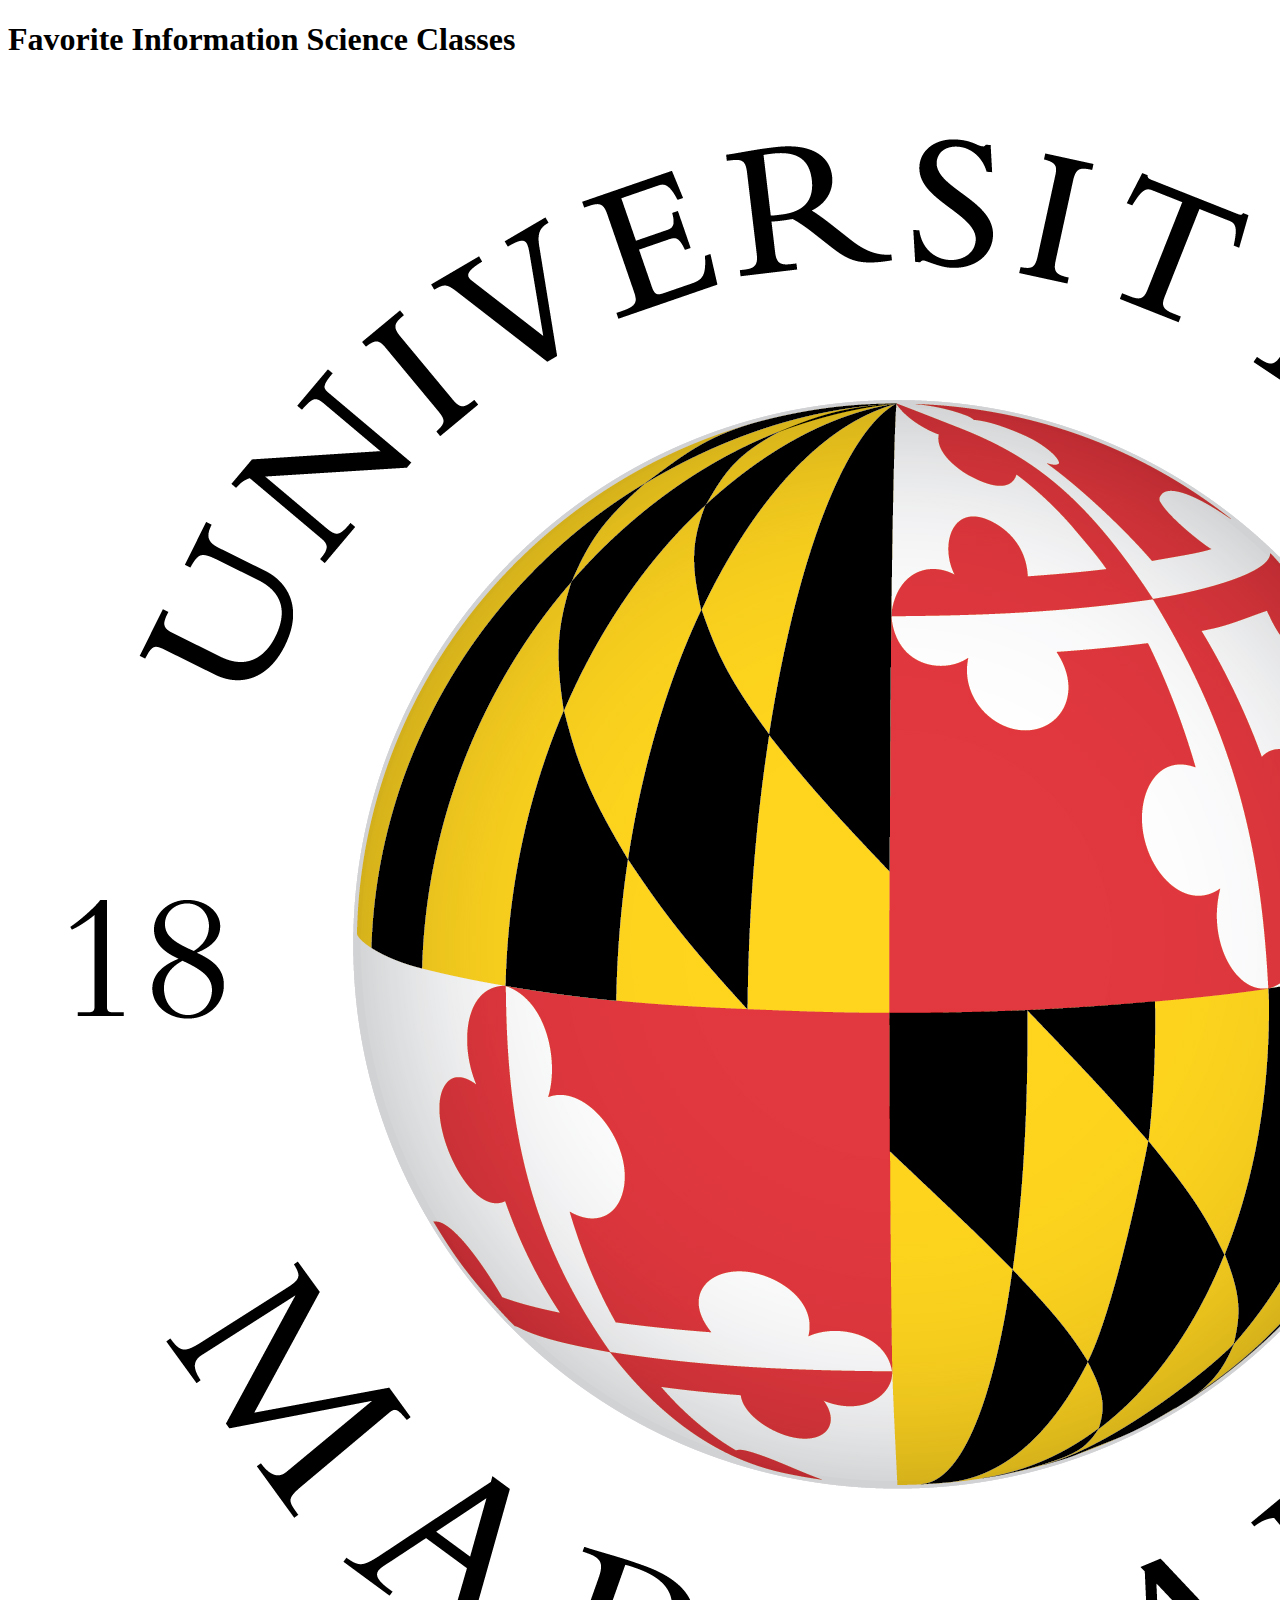
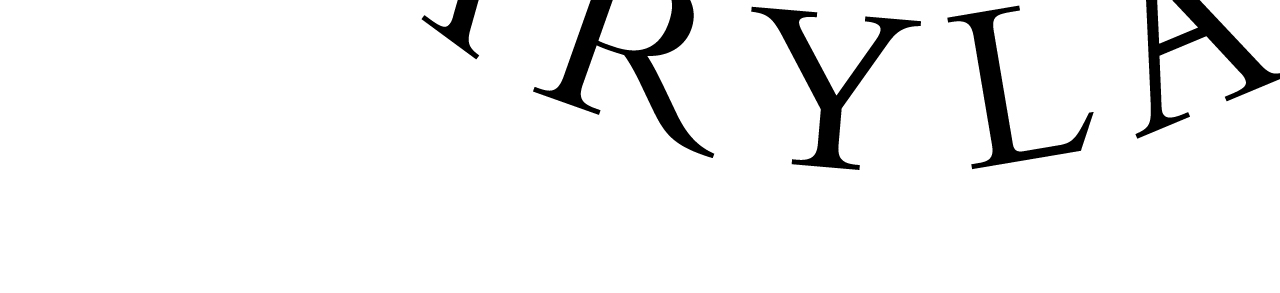
==== public/asst-1/index.html @ 6503754d "Changed Testudo to UMD Logo" ====
<!DOCTYPE html>
<html lang="en">
  <head>
    <meta charset="utf-8">
    <title>INST 377 Assignment 1</title>
    <link rel = "stylesheet" href = "styles.css">
  </head>
  <body>
      <div class = "header">
          <h1>Favorite Information Science Classes</h1>
          <img src = "umdlogo.jpg" alt = "UMD Logo">
      </div>



  </body>
---- public/asst-1/styles.css ----
.header{}
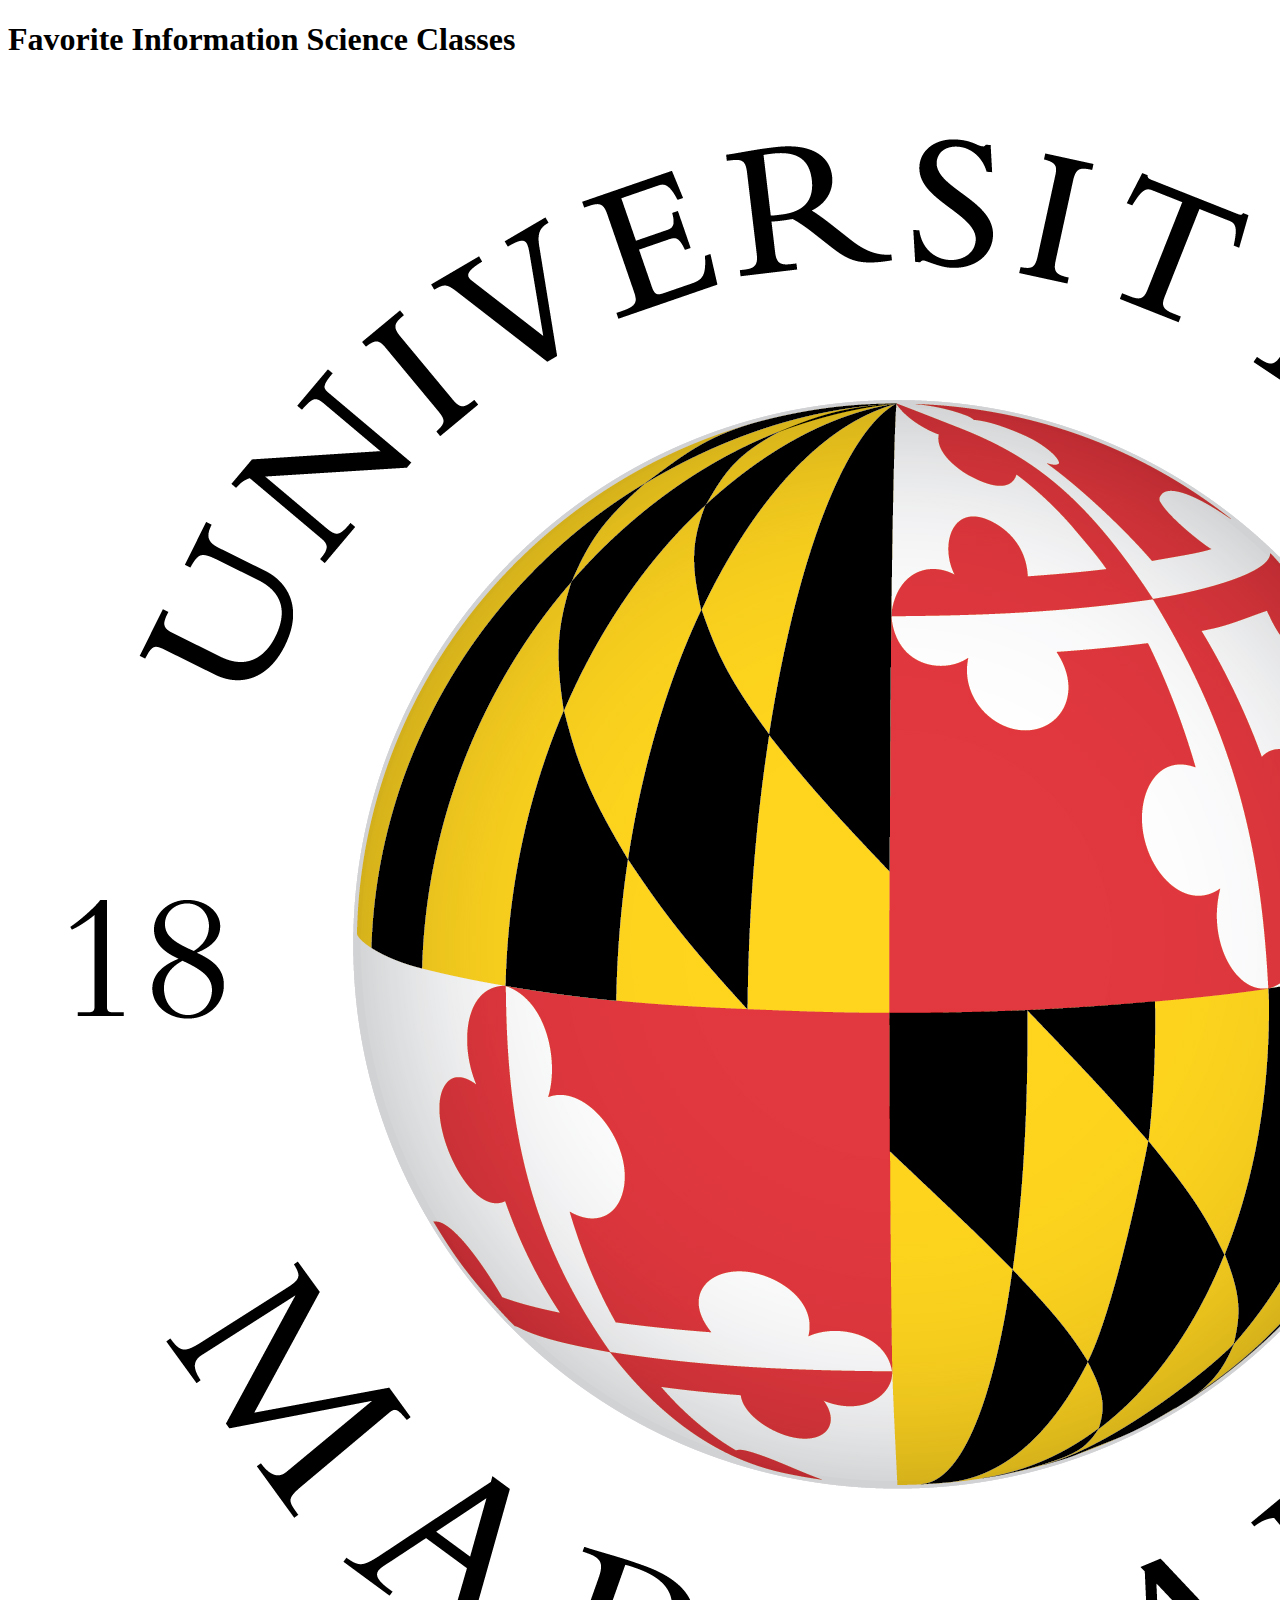
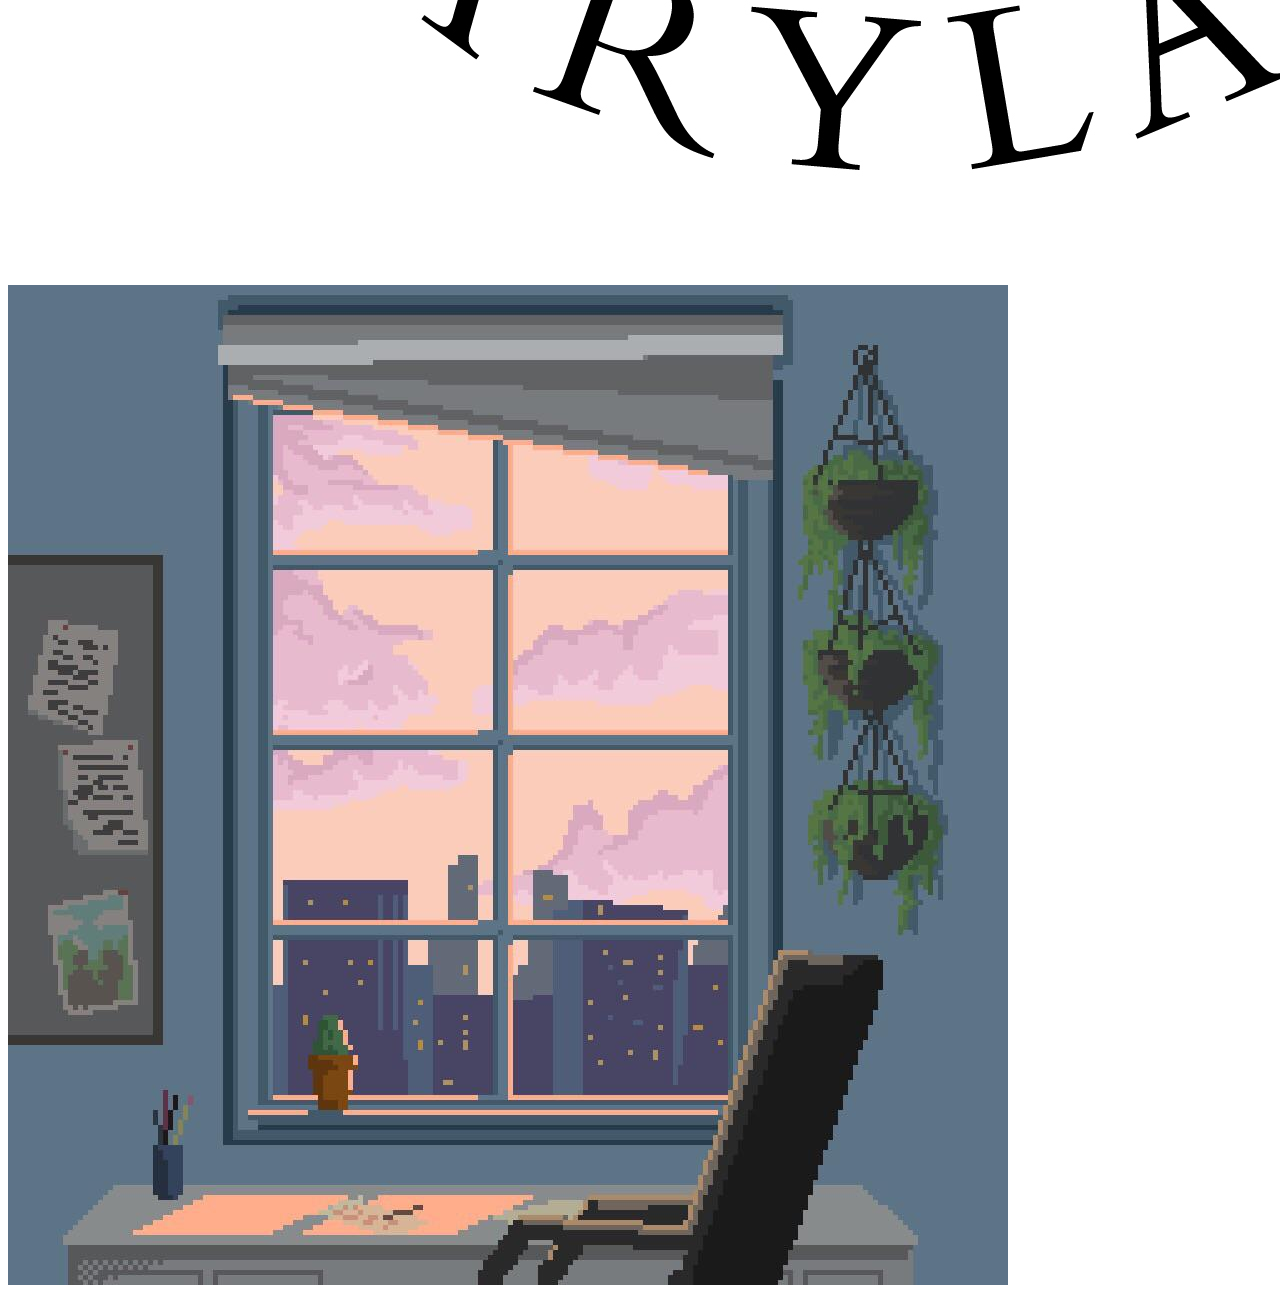
==== commit d95d8600: "Added Pictures" ====
--- a/public/asst-1/index.html
+++ b/public/asst-1/index.html
@@ -6,11 +6,22 @@
     <link rel = "stylesheet" href = "styles.css">
   </head>
   <body>
+    <div class = "wrapper">
       <div class = "header">
           <h1>Favorite Information Science Classes</h1>
           <img src = "umdlogo.jpg" alt = "UMD Logo">
       </div>
+      <div class = content>
+          <div class = block1>
+              <img src = "window.jpg" alt = "pixel art by u/Kitbashd">
+            </div>
+          <div class = block2>
 
+          </div>
+      </div>
+      
+
+    </div>
 
 
   </body>--- a/public/asst-1/styles.css
+++ b/public/asst-1/styles.css
@@ -1 +1,5 @@
-.header{}+.header{}
+.content{}
+.block1{}
+.block2{}
+
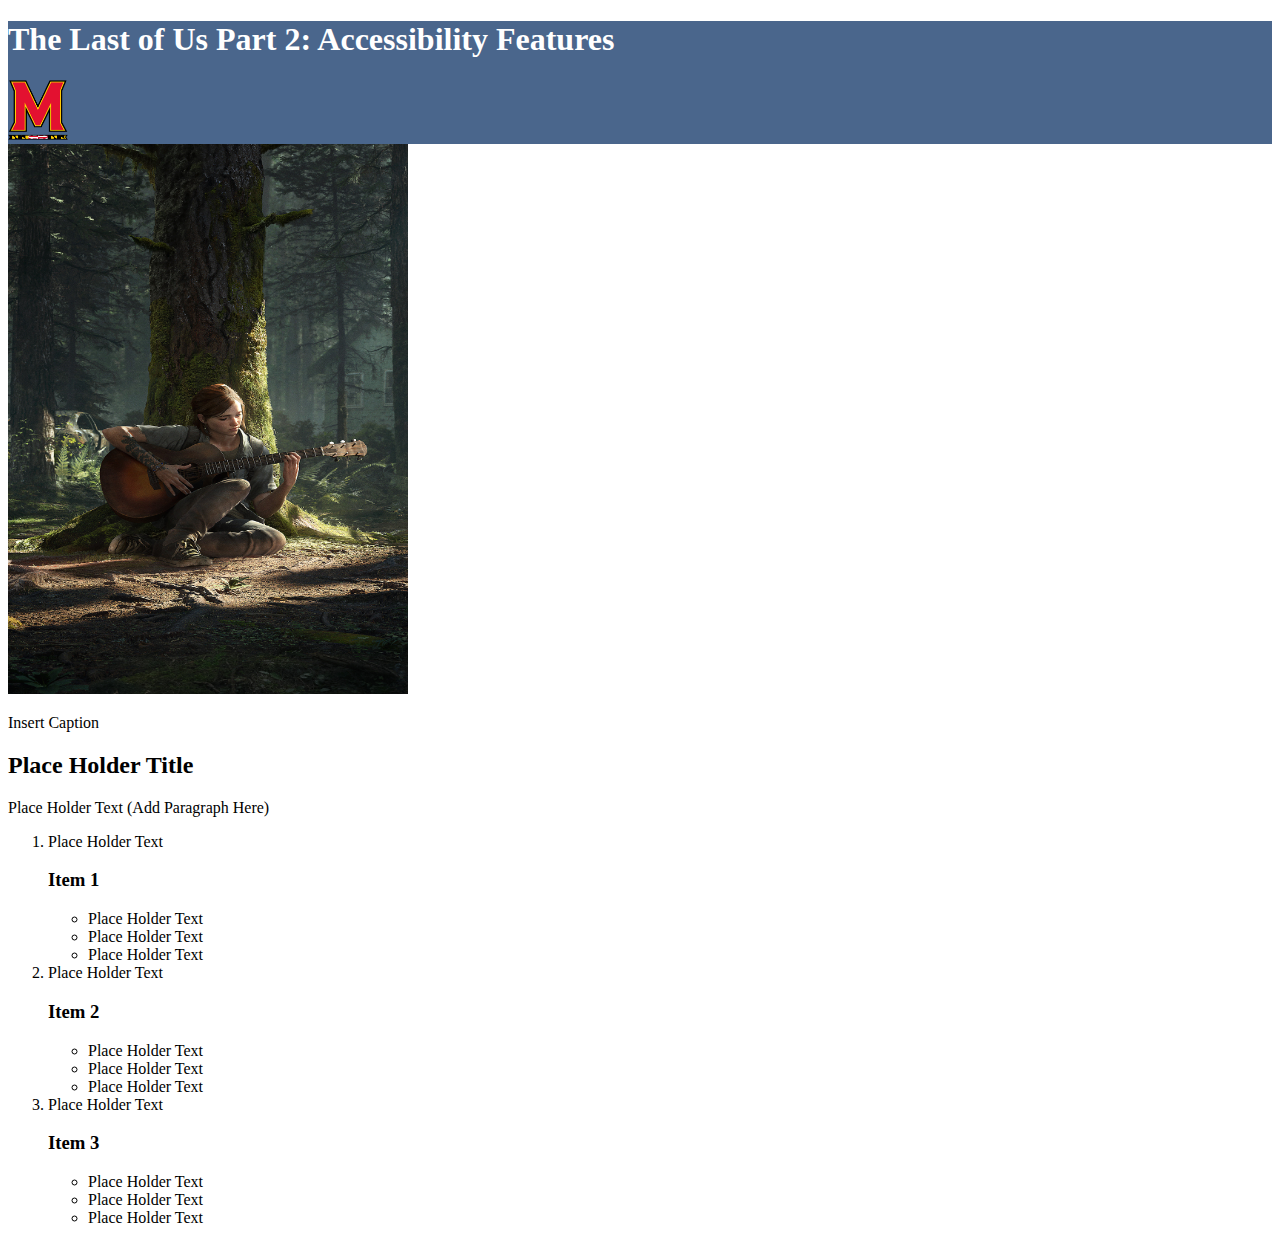
==== commit 1912c680: "changed images" ====
--- a/public/asst-1/index.html
+++ b/public/asst-1/index.html
@@ -8,20 +8,42 @@
   <body>
     <div class = "wrapper">
       <div class = "header">
-          <h1>Favorite Information Science Classes</h1>
-          <img src = "umdlogo.jpg" alt = "UMD Logo">
+          <h1>The Last of Us Part 2: Accessibility Features</h1>
+          <img src = "umdlogo.png" alt = "UMD Logo" width = 60 height = 60>
       </div>
       <div class = content>
           <div class = block1>
-              <img src = "window.jpg" alt = "pixel art by u/Kitbashd">
+              <img src = "tlou.jpg" alt = "TLOU Screenshot" width = 400 height = 550>
+              <p>Insert Caption</p>
             </div>
           <div class = block2>
+              <h2>Place Holder Title</h2>
+              <p>Place Holder Text (Add Paragraph Here)</p>
+              <ol>
+                  <li>Place Holder Text</li>
+                  <h3>Item 1</h3>
+                  <ul>
+                    <li>Place Holder Text</li>
+                    <li>Place Holder Text</li>
+                    <li>Place Holder Text</li>
+                  </ul>
+                  <li>Place Holder Text</li>
+                  <h3>Item 2</h3>
+                  <ul>
+                    <li>Place Holder Text</li>
+                    <li>Place Holder Text</li>
+                    <li>Place Holder Text</li>
+                  </ul>
+                  <li>Place Holder Text</li>
+                  <h3>Item 3</h3>
+                  <ul>
+                    <li>Place Holder Text</li>
+                    <li>Place Holder Text</li>
+                    <li>Place Holder Text</li>
+                  </ul>
+              </ol>
 
           </div>
       </div>
-      
-
     </div>
-
-
   </body>--- a/public/asst-1/styles.css
+++ b/public/asst-1/styles.css
@@ -1,5 +1,14 @@
-.header{}
-.content{}
+.header{
+    background-color: #4a668c;
+
+}
+.header h1{
+    color: white;
+}
+.content{
+    font-family: 'Piazzolla', serif;
+}
+
 .block1{}
 .block2{}
 
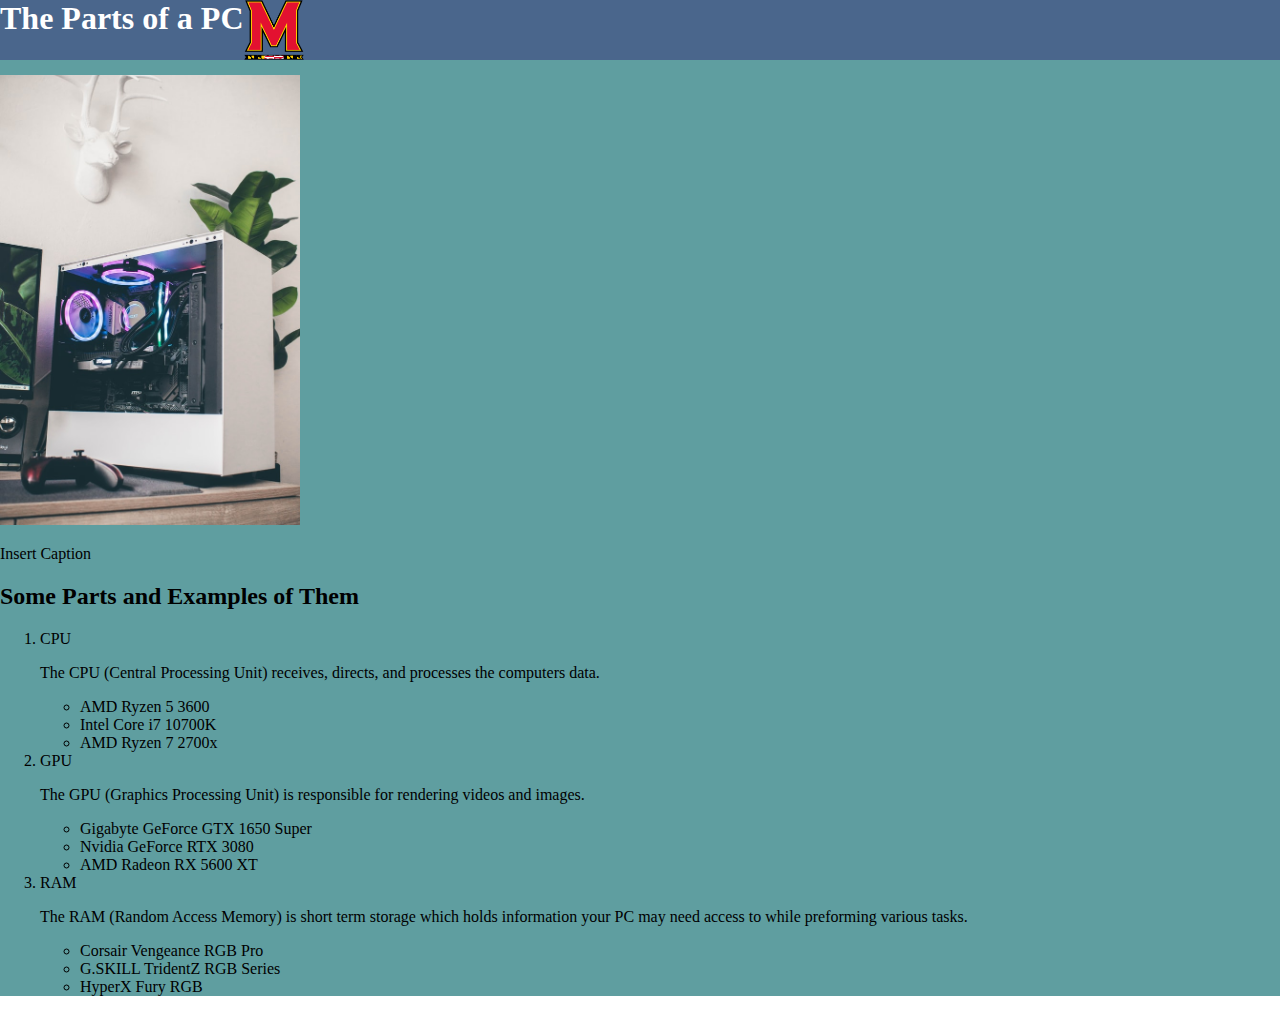
==== commit 4ac3bcc1: "Multiple Changes" ====
--- a/public/asst-1/index.html
+++ b/public/asst-1/index.html
@@ -8,38 +8,37 @@
   <body>
     <div class = "wrapper">
       <div class = "header">
-          <h1>The Last of Us Part 2: Accessibility Features</h1>
+          <h1>The Parts of a PC</h1>
           <img src = "umdlogo.png" alt = "UMD Logo" width = 60 height = 60>
       </div>
       <div class = content>
           <div class = block1>
-              <img src = "tlou.jpg" alt = "TLOU Screenshot" width = 400 height = 550>
+              <img src = "pc.jpeg" alt = "Gaming PC Tower" width = 300 height = 450>
               <p>Insert Caption</p>
             </div>
           <div class = block2>
-              <h2>Place Holder Title</h2>
-              <p>Place Holder Text (Add Paragraph Here)</p>
+              <h2>Some Parts and Examples of Them</h2>
               <ol>
-                  <li>Place Holder Text</li>
-                  <h3>Item 1</h3>
+                  <li>CPU</li>
+                  <p>The CPU (Central Processing Unit) receives, directs, and processes the computers data.</p>
                   <ul>
-                    <li>Place Holder Text</li>
-                    <li>Place Holder Text</li>
-                    <li>Place Holder Text</li>
+                    <li>AMD Ryzen 5 3600</li>
+                    <li>Intel Core i7 10700K</li>
+                    <li>AMD Ryzen 7 2700x</li>
                   </ul>
-                  <li>Place Holder Text</li>
-                  <h3>Item 2</h3>
+                  <li>GPU</li>
+                  <p>The GPU (Graphics Processing Unit) is responsible for rendering videos and images.</p>
                   <ul>
-                    <li>Place Holder Text</li>
-                    <li>Place Holder Text</li>
-                    <li>Place Holder Text</li>
+                    <li>Gigabyte GeForce GTX 1650 Super</li>
+                    <li>Nvidia GeForce RTX 3080</li>
+                    <li>AMD Radeon RX 5600 XT</li>
                   </ul>
-                  <li>Place Holder Text</li>
-                  <h3>Item 3</h3>
+                  <li>RAM</li>
+                  <p>The RAM (Random Access Memory) is short term storage which holds information your PC may need access to while preforming various tasks.</p>
                   <ul>
-                    <li>Place Holder Text</li>
-                    <li>Place Holder Text</li>
-                    <li>Place Holder Text</li>
+                    <li>Corsair Vengeance RGB Pro</li>
+                    <li>G.SKILL TridentZ RGB Series</li>
+                    <li>HyperX Fury RGB</li>
                   </ul>
               </ol>
 
--- a/public/asst-1/styles.css
+++ b/public/asst-1/styles.css
@@ -1,12 +1,23 @@
+body {
+    margin: 0;
+    padding: 0;
+}
+
 .header{
     background-color: #4a668c;
-
+    margin: 0;
+    padding: 0;
+    display: flex;
+    justify-content: flex-start;
+    
 }
 .header h1{
     color: white;
+    margin-top: 0;
 }
 .content{
-    font-family: 'Piazzolla', serif;
+    background-color: cadetblue;
+    padding-top: 15px;
 }
 
 .block1{}
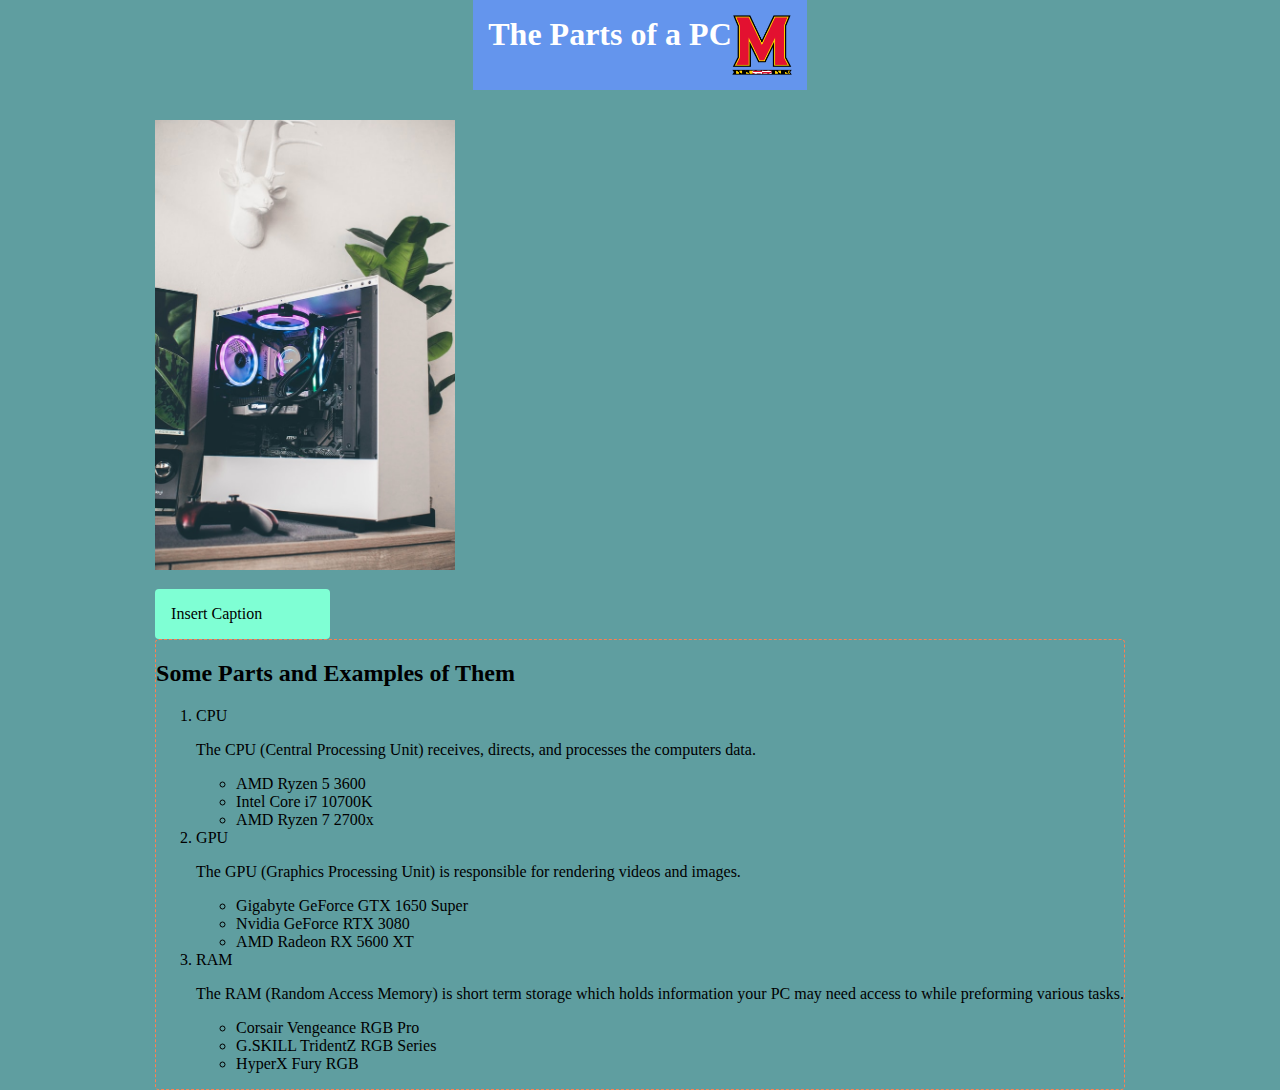
==== commit 715e9454: "changes" ====
--- a/public/asst-1/index.html
+++ b/public/asst-1/index.html
@@ -11,12 +11,12 @@
           <h1>The Parts of a PC</h1>
           <img src = "umdlogo.png" alt = "UMD Logo" width = 60 height = 60>
       </div>
-      <div class = content>
-          <div class = block1>
+      <div class = "content">
+          <div class = "one">
               <img src = "pc.jpeg" alt = "Gaming PC Tower" width = 300 height = 450>
               <p>Insert Caption</p>
             </div>
-          <div class = block2>
+          <div class = "two">
               <h2>Some Parts and Examples of Them</h2>
               <ol>
                   <li>CPU</li>
@@ -45,4 +45,5 @@
           </div>
       </div>
     </div>
-  </body>+  </body>
+</html>--- a/public/asst-1/styles.css
+++ b/public/asst-1/styles.css
@@ -1,15 +1,42 @@
 body {
     margin: 0;
     padding: 0;
+    font-family: Sansita Swashed;
+    background-color: cadetblue;
+}
+
+.one p {
+    background: aquamarine;
+    border-radius: 4px;
+    padding: 15px;
+    flex: 0 1 auto;
+    border: solid 1px transparent;
+
+    margin: 15px 0 0 0;
+}
+
+p {
+    display: block;
+    margin-block-start: 1em;
+    margin-block-end: 1em;
+    margin-inline-start: 0px;
+    margin-inline-end: 0px;
 }
 
 .header{
-    background-color: #4a668c;
+    background-color: cornflowerblue;
+    color: cornsilk;
+    display: flex;
+    flex-direction: row;
+    flex-wrap: wrap;
+    justify-content: space-around;
+    align-items: center;
     margin: 0;
-    padding: 0;
-    display: flex;
-    justify-content: flex-start;
-    
+    margin-bottom: 15px;
+    padding: 15px;
+}
+div{
+    display: block;
 }
 .header h1{
     color: white;
@@ -19,7 +46,21 @@
     background-color: cadetblue;
     padding-top: 15px;
 }
+.wrapper{
+    display: flex;
+    flex-direction: column;
+    align-items: center;
+}
 
-.block1{}
-.block2{}
+.one{
+    flex: 0 1 auto;
+    width: 175px;
+    margin-right: 15px;
+}
+.two{
+    flex: 0 2 auto;
+    border-radius: 4px;
+    background: 15px;
+    border: dashed 1px coral;
+}
 
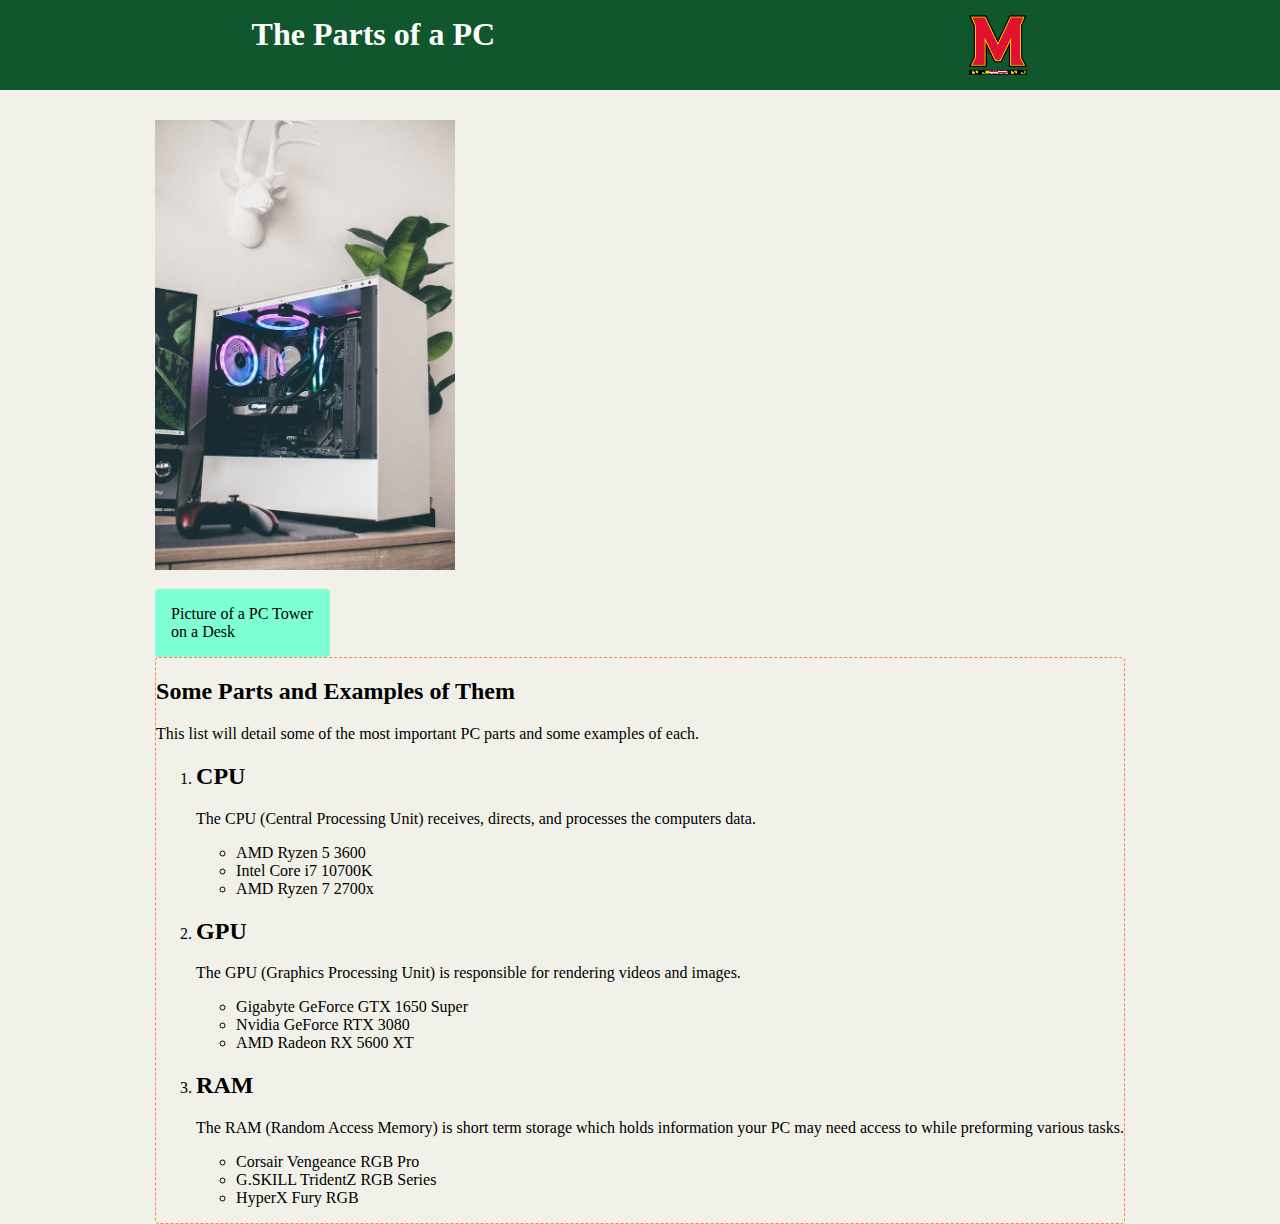
==== commit 9098999c: "Fixed all HTML errors" ====
--- a/public/asst-1/index.html
+++ b/public/asst-1/index.html
@@ -1,48 +1,66 @@
 <!DOCTYPE html>
 <html lang="en">
-  <head>
+<head>
     <meta charset="utf-8">
     <title>INST 377 Assignment 1</title>
     <link rel = "stylesheet" href = "styles.css">
-  </head>
-  <body>
+    <link href="https://fonts.googleapis.com/css?family=Roboto+Condensed:300|Cinzel+Decorative:700" rel="stylesheet"> <!--This font can be changed, I copied a random one from a different lab to fix an error-->
+</head>
+
+<body>
+    <div class = "header">
+        <h1>The Parts of a PC</h1>
+        <img src = "umdlogo.png" alt = "UMD Logo" width = 60 height = 60>
+    </div>
     <div class = "wrapper">
-      <div class = "header">
-          <h1>The Parts of a PC</h1>
-          <img src = "umdlogo.png" alt = "UMD Logo" width = 60 height = 60>
-      </div>
-      <div class = "content">
-          <div class = "one">
+        <div class = "container">
+            <div class = "one">
               <img src = "pc.jpeg" alt = "Gaming PC Tower" width = 300 height = 450>
-              <p>Insert Caption</p>
+              <p>Picture of a PC Tower on a Desk</p>
             </div>
-          <div class = "two">
+
+            <div class = "two">
               <h2>Some Parts and Examples of Them</h2>
-              <ol>
-                  <li>CPU</li>
-                  <p>The CPU (Central Processing Unit) receives, directs, and processes the computers data.</p>
-                  <ul>
-                    <li>AMD Ryzen 5 3600</li>
-                    <li>Intel Core i7 10700K</li>
-                    <li>AMD Ryzen 7 2700x</li>
-                  </ul>
-                  <li>GPU</li>
-                  <p>The GPU (Graphics Processing Unit) is responsible for rendering videos and images.</p>
-                  <ul>
-                    <li>Gigabyte GeForce GTX 1650 Super</li>
-                    <li>Nvidia GeForce RTX 3080</li>
-                    <li>AMD Radeon RX 5600 XT</li>
-                  </ul>
-                  <li>RAM</li>
-                  <p>The RAM (Random Access Memory) is short term storage which holds information your PC may need access to while preforming various tasks.</p>
-                  <ul>
-                    <li>Corsair Vengeance RGB Pro</li>
-                    <li>G.SKILL TridentZ RGB Series</li>
-                    <li>HyperX Fury RGB</li>
-                  </ul>
-              </ol>
-
-          </div>
+              <p>This list will detail some of the most important PC parts and some examples of each.</p>
+              <ol> <!--Start of Ordered List-->
+                <li>
+                    <h2>CPU</h2>
+                    <div class = description>
+                    <p>The CPU (Central Processing Unit) receives, directs, and processes the computers data.</p>
+                    <ul class = list>
+                        <li>AMD Ryzen 5 3600</li>
+                        <li>Intel Core i7 10700K</li>
+                        <li>AMD Ryzen 7 2700x</li>
+                    </ul>
+                    </div>
+                </li>
+            
+                <li>
+                    <h2>GPU</h2>
+                    <div class = description>
+                    <p>The GPU (Graphics Processing Unit) is responsible for rendering videos and images.</p>
+                    <ul class = list>
+                        <li>Gigabyte GeForce GTX 1650 Super</li>
+                        <li>Nvidia GeForce RTX 3080</li>
+                        <li>AMD Radeon RX 5600 XT</li>
+                    </ul>
+                    </div>
+                </li>
+            
+                <li>
+                    <h2>RAM</h2>
+                    <div class = description>
+                    <p>The RAM (Random Access Memory) is short term storage which holds information your PC may need access to while preforming various tasks.</p>
+                    <ul class = list>
+                        <li>Corsair Vengeance RGB Pro</li>
+                        <li>G.SKILL TridentZ RGB Series</li>
+                        <li>HyperX Fury RGB</li>
+                    </ul>
+                    </div>
+                </li>
+            
+            </ol>
+        </div>
       </div>
     </div>
   </body>
--- a/public/asst-1/styles.css
+++ b/public/asst-1/styles.css
@@ -2,7 +2,7 @@
     margin: 0;
     padding: 0;
     font-family: Sansita Swashed;
-    background-color: cadetblue;
+    background-color: rgb(241, 241, 233);
 }
 
 .one p {
@@ -24,7 +24,7 @@
 }
 
 .header{
-    background-color: cornflowerblue;
+    background-color: #11572e;
     color: cornsilk;
     display: flex;
     flex-direction: row;
@@ -42,8 +42,8 @@
     color: white;
     margin-top: 0;
 }
-.content{
-    background-color: cadetblue;
+.container{
+    background-color: rgb(241, 241, 233);
     padding-top: 15px;
 }
 .wrapper{
